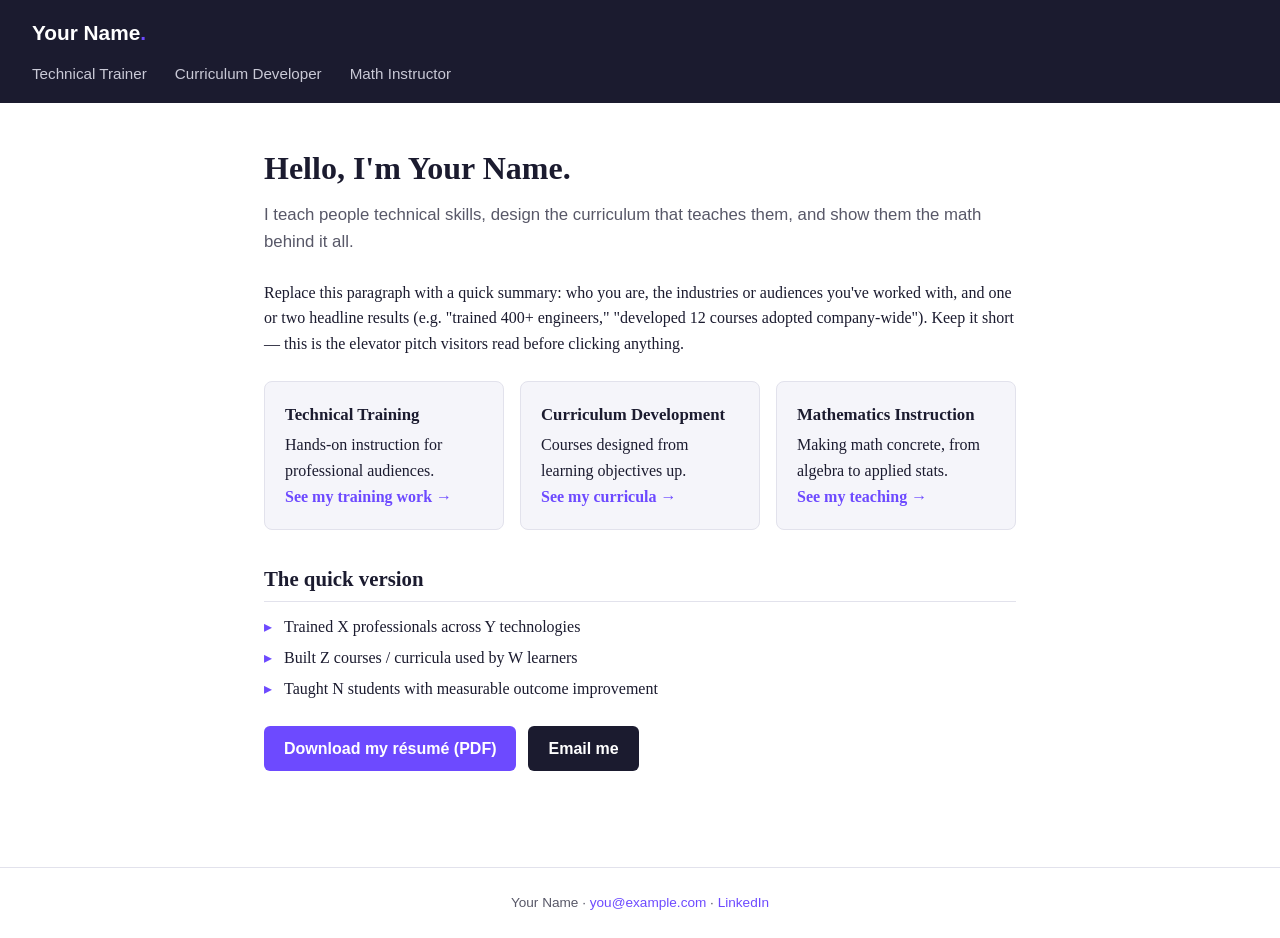
==== index.html @ 19f0133d "Initial portfolio site" ====
<!DOCTYPE html>
<html lang="en">
<head>
  <meta charset="UTF-8">
  <meta name="viewport" content="width=device-width, initial-scale=1.0">
  <!-- EDIT: change this to your name and a one-line description -->
  <title>Your Name — Technical Trainer, Curriculum Developer, Math Instructor</title>
  <meta name="description" content="Portfolio of Your Name: technical trainer, curriculum developer, and mathematics instructor.">
  <link rel="stylesheet" href="style.css">
</head>
<body>
  <header>
    <a class="site-title" href="index.html">Your Name<span>.</span></a>
    <nav>
      <a href="trainer.html">Technical Trainer</a>
      <a href="curriculum.html">Curriculum Developer</a>
      <a href="math.html">Math Instructor</a>
    </nav>
  </header>

  <main>
    <h1>Hello, I'm Your Name.</h1>
    <!-- EDIT: your 2–3 sentence pitch. Lead with outcomes, not job titles. -->
    <p class="tagline">
      I teach people technical skills, design the curriculum that teaches them,
      and show them the math behind it all.
    </p>

    <p>
      Replace this paragraph with a quick summary: who you are, the industries or
      audiences you've worked with, and one or two headline results (e.g. "trained
      400+ engineers," "developed 12 courses adopted company-wide"). Keep it short —
      this is the elevator pitch visitors read before clicking anything.
    </p>

    <div class="role-cards">
      <div class="card">
        <h3>Technical Training</h3>
        <p>Hands-on instruction for professional audiences.</p>
        <a href="trainer.html">See my training work →</a>
      </div>
      <div class="card">
        <h3>Curriculum Development</h3>
        <p>Courses designed from learning objectives up.</p>
        <a href="curriculum.html">See my curricula →</a>
      </div>
      <div class="card">
        <h3>Mathematics Instruction</h3>
        <p>Making math concrete, from algebra to applied stats.</p>
        <a href="math.html">See my teaching →</a>
      </div>
    </div>

    <h2>The quick version</h2>
    <!-- EDIT: 3 quantified highlights. Numbers survive skimming. -->
    <ul class="metrics">
      <li>Trained X professionals across Y technologies</li>
      <li>Built Z courses / curricula used by W learners</li>
      <li>Taught N students with measurable outcome improvement</li>
    </ul>

    <a class="button" href="resume.pdf" download>Download my résumé (PDF)</a>
    <a class="button secondary" href="mailto:you@example.com">Email me</a>
  </main>

  <footer>
    <p>Your Name · <a href="mailto:you@example.com">you@example.com</a> ·
       <a href="https://www.linkedin.com/in/YOUR-HANDLE">LinkedIn</a></p>
  </footer>
</body>
</html>
---- style.css ----
:root {
  --purple: #6d4aff;
  --dark: #1b1b2f;
  --grey: #585868;
  --light: #f5f5fa;
  --border: #e2e2ec;
}

* { margin: 0; padding: 0; box-sizing: border-box; }

body {
  font-family: Georgia, "Times New Roman", serif;
  color: var(--dark);
  background: #ffffff;
  line-height: 1.6;
}

/* ---------- Header & navigation ---------- */
header {
  background: var(--dark);
  padding: 1rem 2rem;
}

.site-title {
  font-family: Helvetica, Arial, sans-serif;
  font-weight: bold;
  font-size: 1.3rem;
  color: #ffffff;
  text-decoration: none;
}
.site-title span { color: var(--purple); }

nav { margin-top: 0.75rem; }

nav a {
  font-family: Helvetica, Arial, sans-serif;
  font-size: 0.95rem;
  color: #c9c9d6;
  text-decoration: none;
  margin-right: 1.5rem;
  padding-bottom: 0.25rem;
  border-bottom: 2px solid transparent;
}

nav a:hover { color: #ffffff; }
nav a.active { color: #ffffff; border-bottom-color: var(--purple); }

/* ---------- Page layout ---------- */
main {
  max-width: 800px;
  margin: 0 auto;
  padding: 2.5rem 1.5rem;
}

h1 {
  font-size: 2rem;
  margin-bottom: 0.5rem;
}

h2 {
  font-size: 1.3rem;
  margin: 2rem 0 0.75rem;
  border-bottom: 1px solid var(--border);
  padding-bottom: 0.35rem;
}

h3 { margin: 1.25rem 0 0.25rem; font-size: 1.05rem; }

.tagline {
  font-family: Helvetica, Arial, sans-serif;
  color: var(--grey);
  font-size: 1.05rem;
  margin-bottom: 1.5rem;
}

.role-cards {
  display: grid;
  grid-template-columns: repeat(auto-fit, minmax(220px, 1fr));
  gap: 1rem;
  margin: 1.5rem 0;
}

.card {
  border: 1px solid var(--border);
  border-radius: 8px;
  padding: 1.25rem;
  background: var(--light);
}

.card h3 { margin-top: 0; }
.card a { color: var(--purple); font-weight: bold; text-decoration: none; }
.card a:hover { text-decoration: underline; }

ul.metrics { list-style: none; margin: 0.5rem 0 1rem; }
ul.metrics li { padding-left: 1.25rem; position: relative; margin-bottom: 0.35rem; }
ul.metrics li::before {
  content: "▸";
  position: absolute;
  left: 0;
  color: var(--purple);
}

.button {
  display: inline-block;
  font-family: Helvetica, Arial, sans-serif;
  background: var(--purple);
  color: #ffffff;
  padding: 0.6rem 1.25rem;
  border-radius: 6px;
  text-decoration: none;
  font-weight: bold;
  margin: 0.5rem 0.5rem 0.5rem 0;
}
.button:hover { opacity: 0.9; }
.button.secondary { background: var(--dark); }

.work-item { margin-bottom: 1.5rem; }
.work-item p { margin-top: 0.25rem; }

footer {
  border-top: 1px solid var(--border);
  margin-top: 3rem;
  padding: 1.5rem;
  text-align: center;
  font-family: Helvetica, Arial, sans-serif;
  font-size: 0.85rem;
  color: var(--grey);
}

footer a { color: var(--purple); text-decoration: none; }
footer a:hover { text-decoration: underline; }
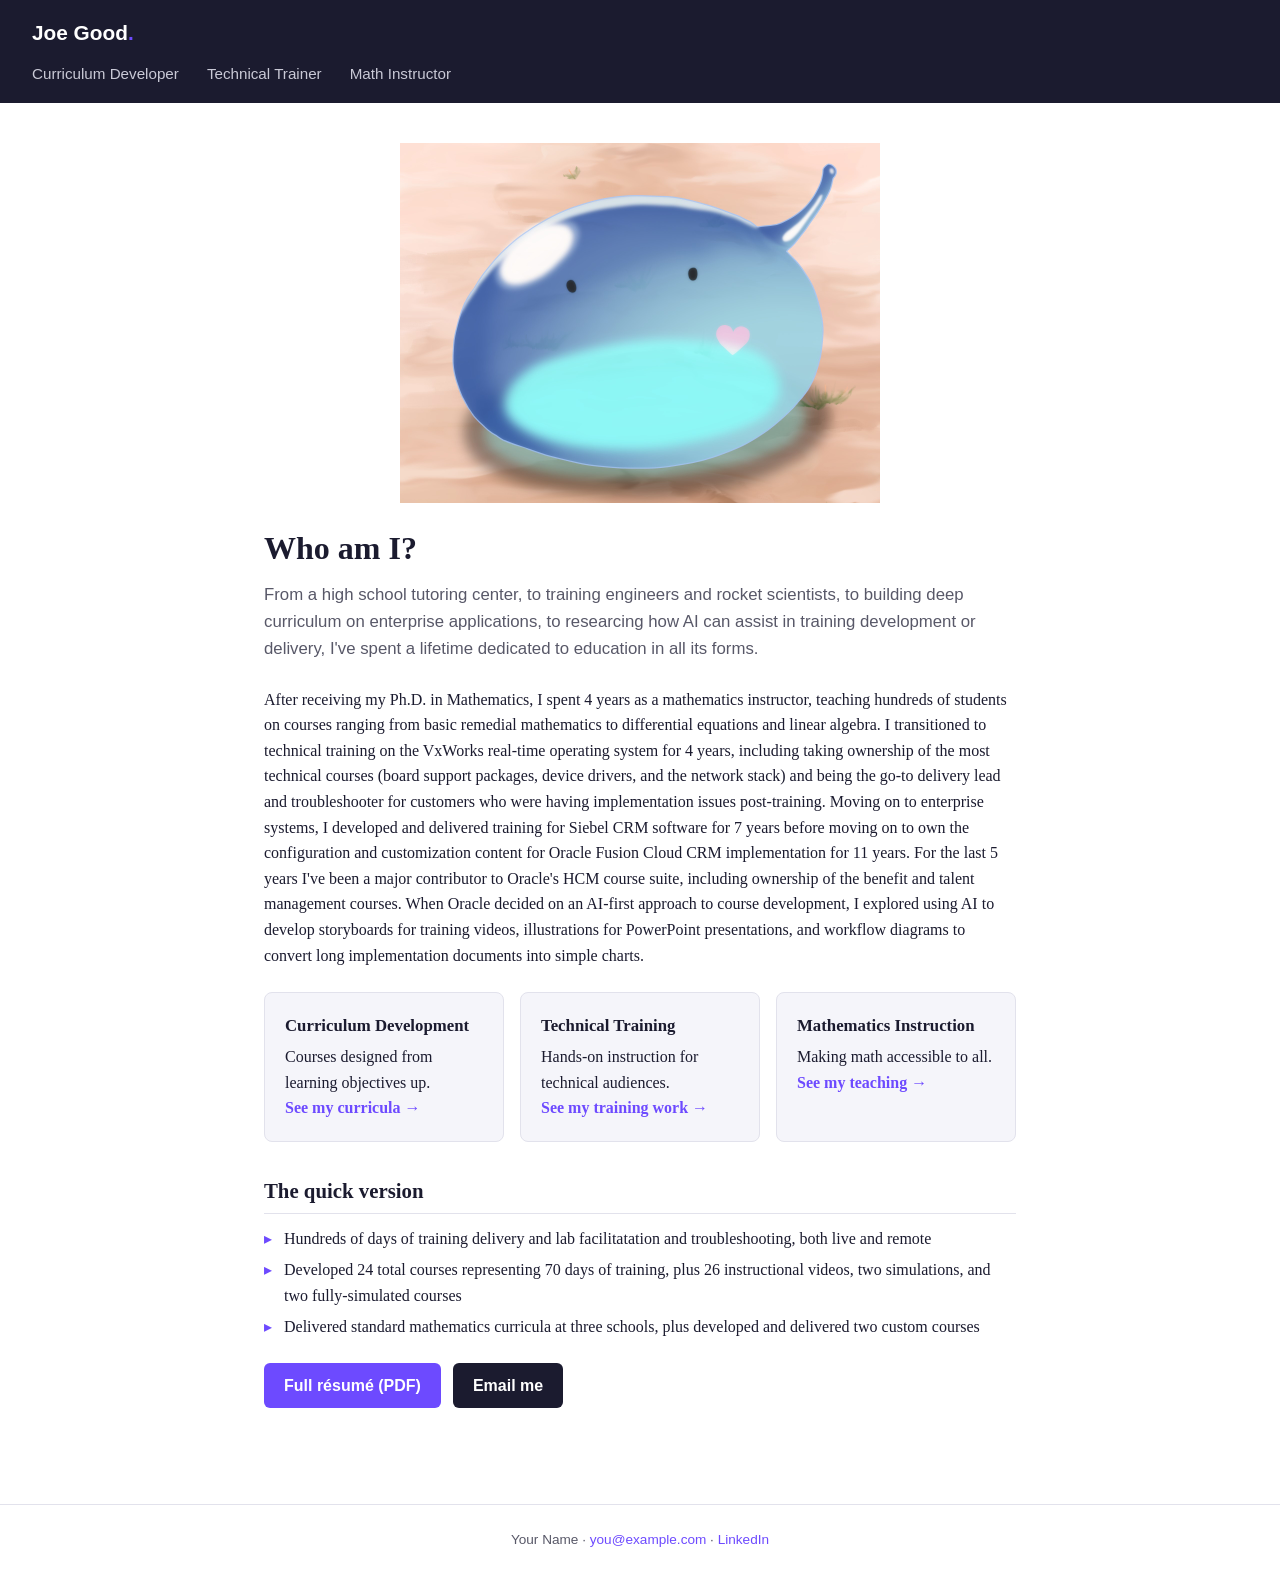
==== commit 74d286af: "November 24 changes" ====
--- a/index.html
+++ b/index.html
@@ -3,69 +3,64 @@
 <head>
   <meta charset="UTF-8">
   <meta name="viewport" content="width=device-width, initial-scale=1.0">
-  <!-- EDIT: change this to your name and a one-line description -->
-  <title>Your Name — Technical Trainer, Curriculum Developer, Math Instructor</title>
-  <meta name="description" content="Portfolio of Your Name: technical trainer, curriculum developer, and mathematics instructor.">
+  <!-- Generated by Proton's AI, then edited by Joe -->
+  <title>Joe Good's Web Page</title>
+  <meta name="description" content="Joe Good's portfolio for his various roles">
   <link rel="stylesheet" href="style.css">
 </head>
 <body>
   <header>
-    <a class="site-title" href="index.html">Your Name<span>.</span></a>
+    <a class="site-title" href="index.html">Joe Good<span>.</span></a>
     <nav>
+      <a href="curriculum.html">Curriculum Developer</a>
       <a href="trainer.html">Technical Trainer</a>
-      <a href="curriculum.html">Curriculum Developer</a>
       <a href="math.html">Math Instructor</a>
     </nav>
   </header>
 
   <main>
-    <h1>Hello, I'm Your Name.</h1>
-    <!-- EDIT: your 2–3 sentence pitch. Lead with outcomes, not job titles. -->
+    <img src="sui.jpeg" alt="A profile picture of Joe Good." style="width:480px;height=360px;margin-bottom: 20px" class="center">
+    <h1>Who am I?</h1>
     <p class="tagline">
-      I teach people technical skills, design the curriculum that teaches them,
-      and show them the math behind it all.
+      From a high school tutoring center, to training engineers and rocket scientists, to building deep curriculum on enterprise applications, to researcing how AI can assist in training development or delivery, I've spent a lifetime dedicated to education in all its forms.
     </p>
 
     <p>
-      Replace this paragraph with a quick summary: who you are, the industries or
-      audiences you've worked with, and one or two headline results (e.g. "trained
-      400+ engineers," "developed 12 courses adopted company-wide"). Keep it short —
-      this is the elevator pitch visitors read before clicking anything.
+      After receiving my Ph.D. in Mathematics, I spent 4 years as a mathematics instructor, teaching hundreds of students on courses ranging from basic remedial mathematics to differential equations and linear algebra. I transitioned to technical training on the VxWorks real-time operating system for 4 years, including taking ownership of the most technical courses (board support packages, device drivers, and the network stack) and being the go-to delivery lead and troubleshooter for customers who were having implementation issues post-training. Moving on to enterprise systems, I developed and delivered training for Siebel CRM software for 7 years before moving on to own the configuration and customization content for Oracle Fusion Cloud CRM implementation for 11 years. For the last 5 years I've been a major contributor to Oracle's HCM course suite, including ownership of the benefit and talent management courses. When Oracle decided on an AI-first approach to course development, I explored using AI to develop storyboards for training videos, illustrations for PowerPoint presentations, and workflow diagrams to convert long implementation documents into simple charts.
     </p>
 
     <div class="role-cards">
-      <div class="card">
-        <h3>Technical Training</h3>
-        <p>Hands-on instruction for professional audiences.</p>
-        <a href="trainer.html">See my training work →</a>
-      </div>
       <div class="card">
         <h3>Curriculum Development</h3>
         <p>Courses designed from learning objectives up.</p>
         <a href="curriculum.html">See my curricula →</a>
       </div>
       <div class="card">
+        <h3>Technical Training</h3>
+        <p>Hands-on instruction for technical audiences.</p>
+        <a href="trainer.html">See my training work →</a>
+      </div>
+      <div class="card">
         <h3>Mathematics Instruction</h3>
-        <p>Making math concrete, from algebra to applied stats.</p>
+        <p>Making math accessible to all.</p>
         <a href="math.html">See my teaching →</a>
       </div>
     </div>
 
     <h2>The quick version</h2>
-    <!-- EDIT: 3 quantified highlights. Numbers survive skimming. -->
     <ul class="metrics">
-      <li>Trained X professionals across Y technologies</li>
-      <li>Built Z courses / curricula used by W learners</li>
-      <li>Taught N students with measurable outcome improvement</li>
+      <li>Hundreds of days of training delivery and lab facilitatation and troubleshooting, both live and remote</li>
+      <li>Developed 24 total courses representing 70 days of training, plus 26 instructional videos, two simulations, and two fully-simulated courses</li>
+      <li>Delivered standard mathematics curricula at three schools, plus developed and delivered two custom courses</li>
     </ul>
 
-    <a class="button" href="resume.pdf" download>Download my résumé (PDF)</a>
-    <a class="button secondary" href="mailto:you@example.com">Email me</a>
+    <a class="button" href="full_resume.pdf" download>Full résumé (PDF)</a>
+    <a class="button secondary" href="mailto:joegood666@gmail.com">Email me</a>
   </main>
 
   <footer>
-    <p>Your Name · <a href="mailto:you@example.com">you@example.com</a> ·
-       <a href="https://www.linkedin.com/in/YOUR-HANDLE">LinkedIn</a></p>
+    <p>Your Name · <a href="mailto:joegood666@gmail.com">you@example.com</a> ·
+       <a href="https://www.linkedin.com/in/oe-good-8261a31/">LinkedIn</a></p>
   </footer>
 </body>
 </html>
--- a/style.css
+++ b/style.css
@@ -73,6 +73,13 @@
   margin-bottom: 1.5rem;
 }
 
+.center {
+  display: block;
+  margin-left: auto;
+  margin-right: auto;
+  width: 50%;
+}
+
 .role-cards {
   display: grid;
   grid-template-columns: repeat(auto-fit, minmax(220px, 1fr));
